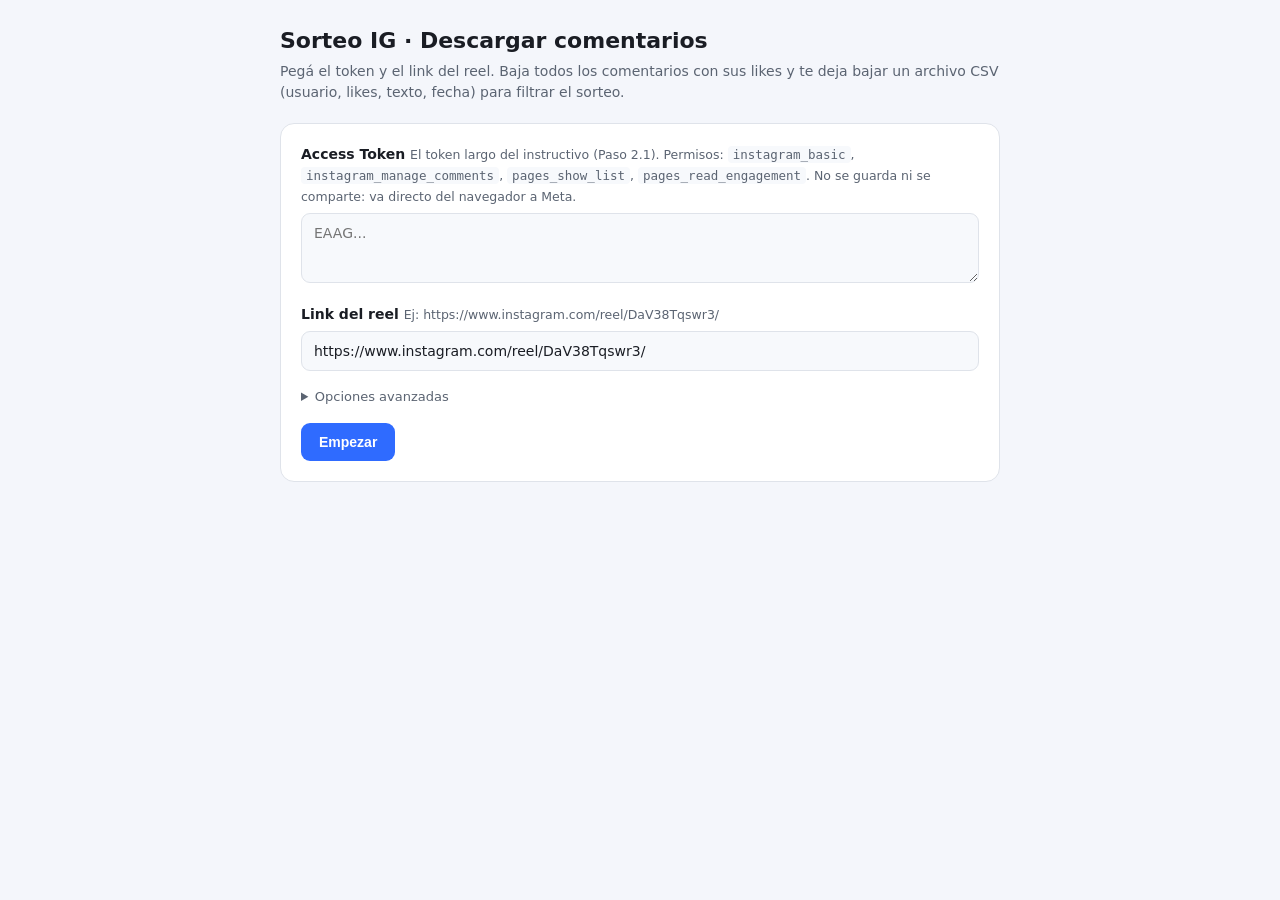
==== index.html @ 5ebf235d "Herramienta web + script para descargar comentarios de IG para un sorteo Co-Authored-By: Claude Opus" ====
<!DOCTYPE html>
<html lang="es">
<head>
<meta charset="utf-8">
<meta name="viewport" content="width=device-width, initial-scale=1">
<title>Sorteo IG — Descargar comentarios</title>
<style>
  :root {
    --bg: #0f1115; --card: #181b22; --border: #2a2f3a; --txt: #e7e9ee;
    --muted: #9aa2b1; --accent: #4f8cff; --ok: #35c46b;
    --warn: #f5a623; --err: #ff5c5c; --field: #11141a;
  }
  @media (prefers-color-scheme: light) {
    :root {
      --bg: #f4f6fb; --card: #ffffff; --border: #dfe3ea; --txt: #1a1d24;
      --muted: #5b6472; --accent: #2f6bff; --field: #f7f9fc;
    }
  }
  * { box-sizing: border-box; }
  body {
    margin: 0; background: var(--bg); color: var(--txt);
    font-family: system-ui, -apple-system, Segoe UI, Roboto, sans-serif;
    line-height: 1.5; padding: 24px 16px;
  }
  .wrap { max-width: 720px; margin: 0 auto; }
  h1 { font-size: 22px; margin: 0 0 4px; }
  .sub { color: var(--muted); margin: 0 0 20px; font-size: 14px; }
  .card {
    background: var(--card); border: 1px solid var(--border);
    border-radius: 14px; padding: 20px; margin-bottom: 16px;
  }
  label { display: block; font-weight: 600; font-size: 14px; margin: 14px 0 6px; }
  label:first-child { margin-top: 0; }
  .hint { color: var(--muted); font-weight: 400; font-size: 12.5px; }
  input, textarea {
    width: 100%; background: var(--field); color: var(--txt);
    border: 1px solid var(--border); border-radius: 9px; padding: 11px 12px;
    font-size: 14px; font-family: inherit;
  }
  textarea { resize: vertical; min-height: 70px; }
  input:focus, textarea:focus { outline: 2px solid var(--accent); border-color: transparent; }
  .row { display: flex; gap: 10px; flex-wrap: wrap; margin-top: 16px; }
  button {
    background: var(--accent); color: #fff; border: 0; border-radius: 9px;
    padding: 11px 18px; font-size: 14px; font-weight: 600; cursor: pointer;
  }
  button.ghost { background: transparent; color: var(--txt); border: 1px solid var(--border); }
  button:disabled { opacity: .5; cursor: not-allowed; }
  details { margin-top: 16px; }
  summary { cursor: pointer; color: var(--muted); font-size: 13px; }
  .stat { font-size: 34px; font-weight: 700; letter-spacing: -.5px; }
  .statlbl { color: var(--muted); font-size: 13px; }
  .status { font-size: 14px; margin: 6px 0 0; }
  #log {
    margin-top: 14px; background: var(--field); border: 1px solid var(--border);
    border-radius: 9px; padding: 10px 12px; font-family: ui-monospace, Menlo, Consolas, monospace;
    font-size: 12px; color: var(--muted); max-height: 190px; overflow-y: auto; white-space: pre-wrap;
  }
  .banner {
    background: color-mix(in srgb, var(--accent) 14%, transparent);
    border: 1px solid var(--accent); border-radius: 10px; padding: 12px 14px;
    font-size: 13.5px; margin-bottom: 16px;
  }
  .hidden { display: none; }
  a { color: var(--accent); }
  code { background: var(--field); padding: 1px 5px; border-radius: 4px; font-size: 12.5px; }
</style>
</head>
<body>
<div class="wrap">
  <h1>Sorteo IG · Descargar comentarios</h1>
  <p class="sub">Pegá el token y el link del reel. Baja todos los comentarios con sus likes y te deja bajar un archivo CSV (usuario, likes, texto, fecha) para filtrar el sorteo.</p>

  <div id="resumeBanner" class="banner hidden"></div>

  <div class="card" id="formCard">
    <label>Access Token
      <span class="hint">El token largo del instructivo (Paso 2.1). Permisos: <code>instagram_basic</code>, <code>instagram_manage_comments</code>, <code>pages_show_list</code>, <code>pages_read_engagement</code>. No se guarda ni se comparte: va directo del navegador a Meta.</span>
    </label>
    <textarea id="token" placeholder="EAAG..." autocomplete="off" spellcheck="false"></textarea>

    <label>Link del reel
      <span class="hint">Ej: https://www.instagram.com/reel/DaV38Tqswr3/</span>
    </label>
    <input id="reel" placeholder="https://www.instagram.com/reel/..." autocomplete="off" spellcheck="false" value="https://www.instagram.com/reel/DaV38Tqswr3/">

    <details>
      <summary>Opciones avanzadas</summary>
      <label>Media ID directo <span class="hint">(opcional) Si ya lo tenés (Paso 5), pegalo y se saltea la búsqueda automática.</span></label>
      <input id="mediaId" placeholder="1784..." autocomplete="off" spellcheck="false">
      <label>Versión de la API <span class="hint">Por defecto v21.0</span></label>
      <input id="apiVer" value="v21.0" autocomplete="off" spellcheck="false">
    </details>

    <div class="row">
      <button id="startBtn">Empezar</button>
      <button id="stopBtn" class="ghost hidden">Detener</button>
    </div>
  </div>

  <div class="card hidden" id="progressCard">
    <div class="stat"><span id="count">0</span> <span class="statlbl">comentarios bajados</span></div>
    <p class="status" id="status">—</p>
    <div class="row">
      <button id="downloadBtn" disabled>Descargar CSV</button>
      <button id="resetBtn" class="ghost">Empezar de nuevo</button>
    </div>
    <div id="log"></div>
  </div>
</div>

<script>
"use strict";

// ------------------------- IndexedDB (guarda los comentarios) -------------------------
const DB_NAME = "sorteoIG", STORE = "comments";
function idbOpen() {
  return new Promise((res, rej) => {
    const r = indexedDB.open(DB_NAME, 1);
    r.onupgradeneeded = () => r.result.createObjectStore(STORE, { keyPath: "id" });
    r.onsuccess = () => res(r.result);
    r.onerror = () => rej(r.error);
  });
}
async function idbPutBatch(items) {
  const db = await idbOpen();
  return new Promise((res, rej) => {
    const tx = db.transaction(STORE, "readwrite");
    const st = tx.objectStore(STORE);
    for (const it of items) st.put(it);
    tx.oncomplete = () => res();
    tx.onerror = () => rej(tx.error);
  });
}
async function idbCount() {
  const db = await idbOpen();
  return new Promise((res, rej) => {
    const req = db.transaction(STORE, "readonly").objectStore(STORE).count();
    req.onsuccess = () => res(req.result);
    req.onerror = () => rej(req.error);
  });
}
async function idbClear() {
  const db = await idbOpen();
  return new Promise((res, rej) => {
    const tx = db.transaction(STORE, "readwrite");
    tx.objectStore(STORE).clear();
    tx.oncomplete = () => res();
    tx.onerror = () => rej(tx.error);
  });
}
async function idbEachRow(cb) {
  const db = await idbOpen();
  return new Promise((res, rej) => {
    const req = db.transaction(STORE, "readonly").objectStore(STORE).openCursor();
    req.onsuccess = () => { const c = req.result; if (c) { cb(c.value); c.continue(); } else res(); };
    req.onerror = () => rej(req.error);
  });
}

// ------------------------- helpers -------------------------
const $ = id => document.getElementById(id);
const LS = { media: "sorteo_media", after: "sorteo_after", done: "sorteo_done" };
let running = false, stopRequested = false;

function log(msg) {
  const el = $("log");
  const t = new Date().toLocaleTimeString();
  el.textContent += `[${t}] ${msg}\n`;
  el.scrollTop = el.scrollHeight;
}
function setStatus(s) { $("status").textContent = s; }
async function refreshCount() { $("count").textContent = (await idbCount()).toLocaleString("es-AR"); }
const sleep = ms => new Promise(r => setTimeout(r, ms));

function shortcodeFromUrl(url) {
  const m = (url || "").match(/instagram\.com\/(?:reel|reels|p|tv)\/([A-Za-z0-9_-]+)/i);
  return m ? m[1] : null;
}

// GET con manejo de rate limit / errores, imitando el script de Python.
async function apiGet(base, path, params) {
  const url = new URL(`${base}/${path}`);
  for (const [k, v] of Object.entries(params)) url.searchParams.set(k, v);

  let espera = 30000; // 30s, sube exponencialmente
  const MAX = 6;
  for (let intento = 1; intento <= MAX; intento++) {
    if (stopRequested) throw new Error("Detenido por el usuario.");
    let resp;
    try {
      resp = await fetch(url.toString());
    } catch (e) {
      log(`  Fallo de red, reintento ${intento}/${MAX} en ${espera/1000}s...`);
      await sleep(espera); espera = Math.min(1200000, espera * 2); continue;
    }
    if (resp.ok) return resp.json();

    let err = {};
    try { err = (await resp.json()).error || {}; } catch (e) {}
    const code = err.code;
    const msg = err.message || `HTTP ${resp.status}`;

    if (code === 190) throw new Error(`Token inválido o vencido (código 190). Meta dice: ${msg}. Generá un token nuevo y volvé a continuar (retoma desde donde iba).`);

    const rateLimit = resp.status === 429 || [4, 17, 32, 613, 80004].includes(code);
    const transitorio = [500, 502, 503].includes(resp.status);

    if (rateLimit) {
      log(`  Rate limit de Instagram (código ${code || resp.status}). Espero ${espera/1000}s y reintento ${intento}/${MAX}...`);
      setStatus(`Instagram pidió esperar (rate limit). Reintentando en ${espera/1000}s… dejá la pestaña abierta.`);
      await sleep(espera); espera = Math.min(1200000, espera * 2); continue;
    }
    if (transitorio) {
      log(`  Error ${resp.status}, reintento ${intento}/${MAX} en ${espera/1000}s...`);
      await sleep(espera); espera = Math.min(1200000, espera * 2); continue;
    }
    throw new Error(`Error ${resp.status} de Meta (código ${code}): ${msg}`);
  }
  throw new Error("No se pudo tras varios reintentos (rate limit sostenido). El progreso quedó guardado: volvé a continuar más tarde.");
}

// Resuelve el Media ID a partir del link del reel.
async function resolverMediaId(base, token, shortcode) {
  log("Buscando la página de Facebook vinculada…");
  const cuentas = await apiGet(base, "me/accounts", { access_token: token, fields: "id,name,instagram_business_account", limit: 100 });
  const pages = cuentas.data || [];
  if (!pages.length) throw new Error("El token no administra ninguna Página de Facebook. Revisá el Paso 0 del instructivo.");

  for (const page of pages) {
    let igId = page.instagram_business_account && page.instagram_business_account.id;
    if (!igId) {
      const info = await apiGet(base, page.id, { access_token: token, fields: "instagram_business_account" });
      igId = info.instagram_business_account && info.instagram_business_account.id;
    }
    if (!igId) continue;
    log(`Cuenta IG encontrada (${igId}). Buscando el reel ${shortcode}…`);

    let path = `${igId}/media`, params = { access_token: token, fields: "id,permalink", limit: 100 }, pagina = 0;
    while (path) {
      const data = await apiGet(base, path, params);
      for (const m of (data.data || [])) {
        if ((m.permalink || "").includes(shortcode)) { log(`¡Reel encontrado! Media ID: ${m.id}`); return m.id; }
      }
      pagina++;
      const next = data.paging && data.paging.next;
      if (!next || pagina >= 60) break; // hasta ~6000 posteos
      const u = new URL(next); path = u.pathname.replace(/^\/[^/]+\//, ""); params = Object.fromEntries(u.searchParams);
      setStatus(`Buscando el reel entre los posteos… (página ${pagina})`);
    }
  }
  throw new Error(`No encontré el reel ${shortcode} en la cuenta. Verificá que el link sea de @damiancivale, o pegá el Media ID directo en Opciones avanzadas.`);
}

// Baja todos los comentarios, guardando en IndexedDB y el cursor en localStorage.
async function bajarComentarios(base, token, mediaId) {
  let path = `${mediaId}/comments`;
  let params = { access_token: token, fields: "id,username,text,like_count,timestamp", limit: 100 };
  const afterGuardado = localStorage.getItem(LS.after);
  if (afterGuardado) { params.after = afterGuardado; log(`Retomo desde el cursor guardado.`); }

  while (true) {
    if (stopRequested) { setStatus("Detenido. El progreso quedó guardado; podés continuar cuando quieras."); return; }
    const data = await apiGet(base, path, params);
    const lote = data.data || [];
    if (lote.length) await idbPutBatch(lote);
    await refreshCount();

    const paging = data.paging || {};
    let after = (paging.cursors && paging.cursors.after) || null;
    if (!after && paging.next) { try { after = new URL(paging.next).searchParams.get("after"); } catch (e) {} }

    if (!paging.next || !after) {
      localStorage.setItem(LS.done, "1"); localStorage.removeItem(LS.after);
      setStatus("✅ Listo. Se bajaron todos los comentarios. Ya podés descargar el CSV.");
      log("Descarga completa.");
      return;
    }
    localStorage.setItem(LS.after, after);
    params = { access_token: token, fields: params.fields, limit: 100, after };
    setStatus("Bajando comentarios… dejá la pestaña abierta.");
  }
}

// ------------------------- CSV -------------------------
function csvCampo(v) {
  const s = (v === undefined || v === null) ? "" : String(v);
  return /[",\n\r]/.test(s) ? '"' + s.replace(/"/g, '""') + '"' : s;
}
async function descargarCSV() {
  setStatus("Armando el archivo…");
  const lineas = ["username,like_count,text,timestamp,id"];
  await idbEachRow(c => lineas.push([
    csvCampo(c.username), csvCampo(c.like_count || 0), csvCampo(c.text), csvCampo(c.timestamp), csvCampo(c.id)
  ].join(",")));
  const blob = new Blob(["﻿" + lineas.join("\r\n")], { type: "text/csv;charset=utf-8" });
  const a = document.createElement("a");
  a.href = URL.createObjectURL(blob);
  a.download = "comentarios.csv";
  a.click();
  URL.revokeObjectURL(a.href);
  setStatus(`Descargado comentarios.csv con ${(lineas.length - 1).toLocaleString("es-AR")} comentarios.`);
}

// ------------------------- flujo principal -------------------------
async function empezar() {
  const token = $("token").value.trim();
  if (!token) { alert("Pegá el Access Token."); return; }
  const base = `https://graph.facebook.com/${($("apiVer").value.trim() || "v21.0")}`;

  running = true; stopRequested = false;
  $("startBtn").disabled = true; $("stopBtn").classList.remove("hidden");
  $("progressCard").classList.remove("hidden");
  $("downloadBtn").disabled = false;

  try {
    let mediaId = $("mediaId").value.trim() || localStorage.getItem(LS.media);
    if (!mediaId) {
      const sc = shortcodeFromUrl($("reel").value.trim());
      if (!sc) throw new Error("No pude leer el código del reel. Revisá el link o pegá el Media ID directo.");
      mediaId = await resolverMediaId(base, token, sc);
    } else {
      log(`Uso Media ID: ${mediaId}`);
    }
    localStorage.setItem(LS.media, mediaId);

    if (localStorage.getItem(LS.done) === "1") {
      setStatus("✅ Esta descarga ya estaba completa. Descargá el CSV o empezá de nuevo.");
    } else {
      await bajarComentarios(base, token, mediaId);
    }
  } catch (e) {
    setStatus("⚠️ " + e.message);
    log("ERROR: " + e.message);
  } finally {
    running = false;
    $("startBtn").disabled = false; $("stopBtn").classList.add("hidden");
  }
}

async function reset() {
  if (!confirm("Esto borra el progreso bajado en este navegador. ¿Seguro?")) return;
  await idbClear();
  localStorage.removeItem(LS.media); localStorage.removeItem(LS.after); localStorage.removeItem(LS.done);
  $("log").textContent = ""; setStatus("Listo para empezar de nuevo.");
  await refreshCount(); checkResume();
}

async function checkResume() {
  const n = await idbCount();
  const done = localStorage.getItem(LS.done) === "1";
  const b = $("resumeBanner");
  if (n > 0) {
    b.classList.remove("hidden");
    b.innerHTML = done
      ? `Ya tenés una descarga <b>completa</b> de ${n.toLocaleString("es-AR")} comentarios en este navegador. Abrí el panel y descargá el CSV, o "Empezar de nuevo".`
      : `Tenés una descarga <b>a medias</b> de ${n.toLocaleString("es-AR")} comentarios. Pegá el token de nuevo y "Empezar": continúa desde donde iba.`;
    $("progressCard").classList.remove("hidden");
    $("downloadBtn").disabled = false;
    await refreshCount();
  } else {
    b.classList.add("hidden");
  }
}

$("startBtn").onclick = empezar;
$("stopBtn").onclick = () => { stopRequested = true; setStatus("Deteniendo…"); };
$("downloadBtn").onclick = descargarCSV;
$("resetBtn").onclick = reset;
window.addEventListener("beforeunload", e => { if (running) { e.preventDefault(); e.returnValue = ""; } });
checkResume();
</script>
</body>
</html>
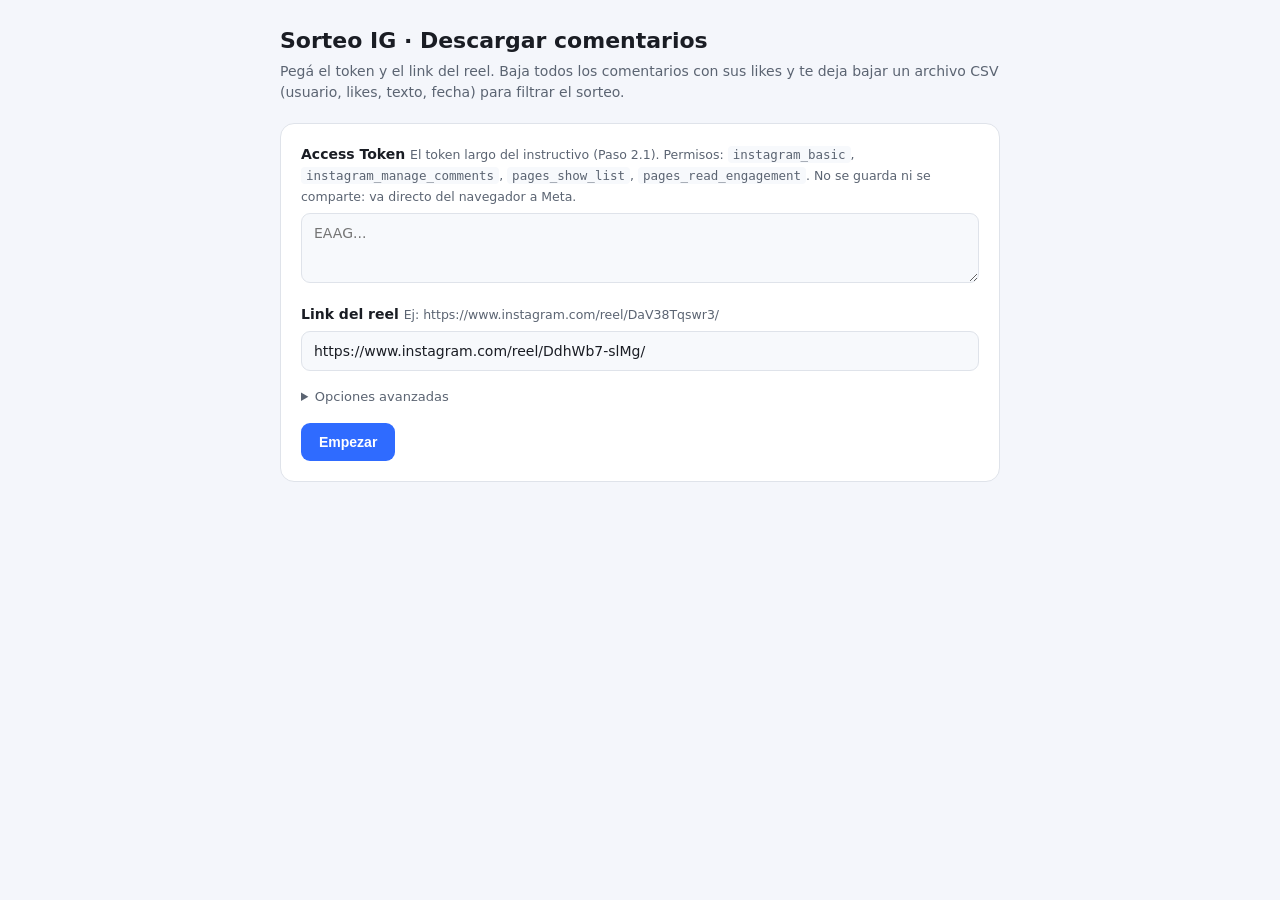
==== commit 7070460b: "Sorteo de karts en Zárate: padrón de 682, ronda drand #32986612 (11/10 21:00) Sorteador verificable " ====
--- a/index.html
+++ b/index.html
@@ -82,7 +82,7 @@
     <label>Link del reel
       <span class="hint">Ej: https://www.instagram.com/reel/DaV38Tqswr3/</span>
     </label>
-    <input id="reel" placeholder="https://www.instagram.com/reel/..." autocomplete="off" spellcheck="false" value="https://www.instagram.com/reel/DaV38Tqswr3/">
+    <input id="reel" placeholder="https://www.instagram.com/reel/..." autocomplete="off" spellcheck="false" value="https://www.instagram.com/reel/DdhWb7-slMg/">
 
     <details>
       <summary>Opciones avanzadas</summary>
